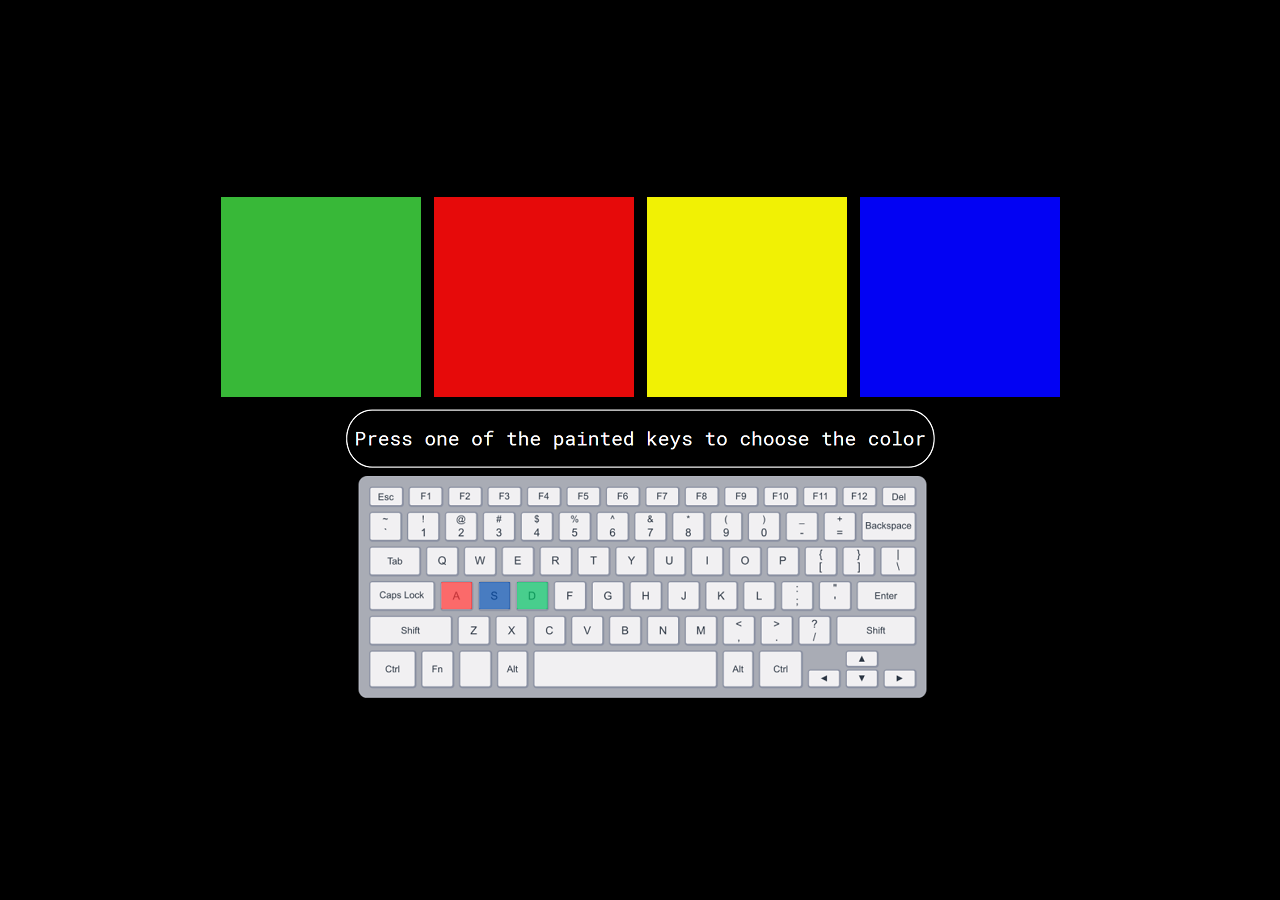
==== index.html @ 9ab32b89 "Subiendo Desafio 3" ====
<!DOCTYPE html>
<html lang="en">
<head>
    <link rel="stylesheet" href="./assets/css/style.css">
    <meta charset="UTF-8">
    <meta name="viewport" content="width=device-width, initial-scale=1.0">
    <title>Desafio 3 - Funciones</title>
</head>
<body>
    

    <div class="container">
    <div id="div1"></div>
    <div id="div2"></div>
    <div id="div3"></div>
    <div id="div4"></div>
    </div>
    <img src="./assets/img/keyboard.png" alt="">

<script src="./assets/js/4_colorbox.js" ></script>
</body>
</html>
---- assets/css/style.css ----
html, body {
    height: 100%;
    margin: 0;
    display: flex;
    justify-content: center;
    align-items: center;
    background-color: black;
    flex-direction: column;
  }


#div1, #div2, #div3, #div4{
    height: 200px;
    width: 200px;
    border: solid 2px black;
}

.container{
    display: flex;
    align-items: center;
    justify-content: center;
    gap: 9px;
}

#div1{
    background-color: rgb(56, 184, 56);
}

#div2{
    background-color: rgb(230, 10, 10);
}
#div3{    background-color: rgb(241, 241, 4);
}
#div4{
    background-color: rgb(2, 2, 243);
}
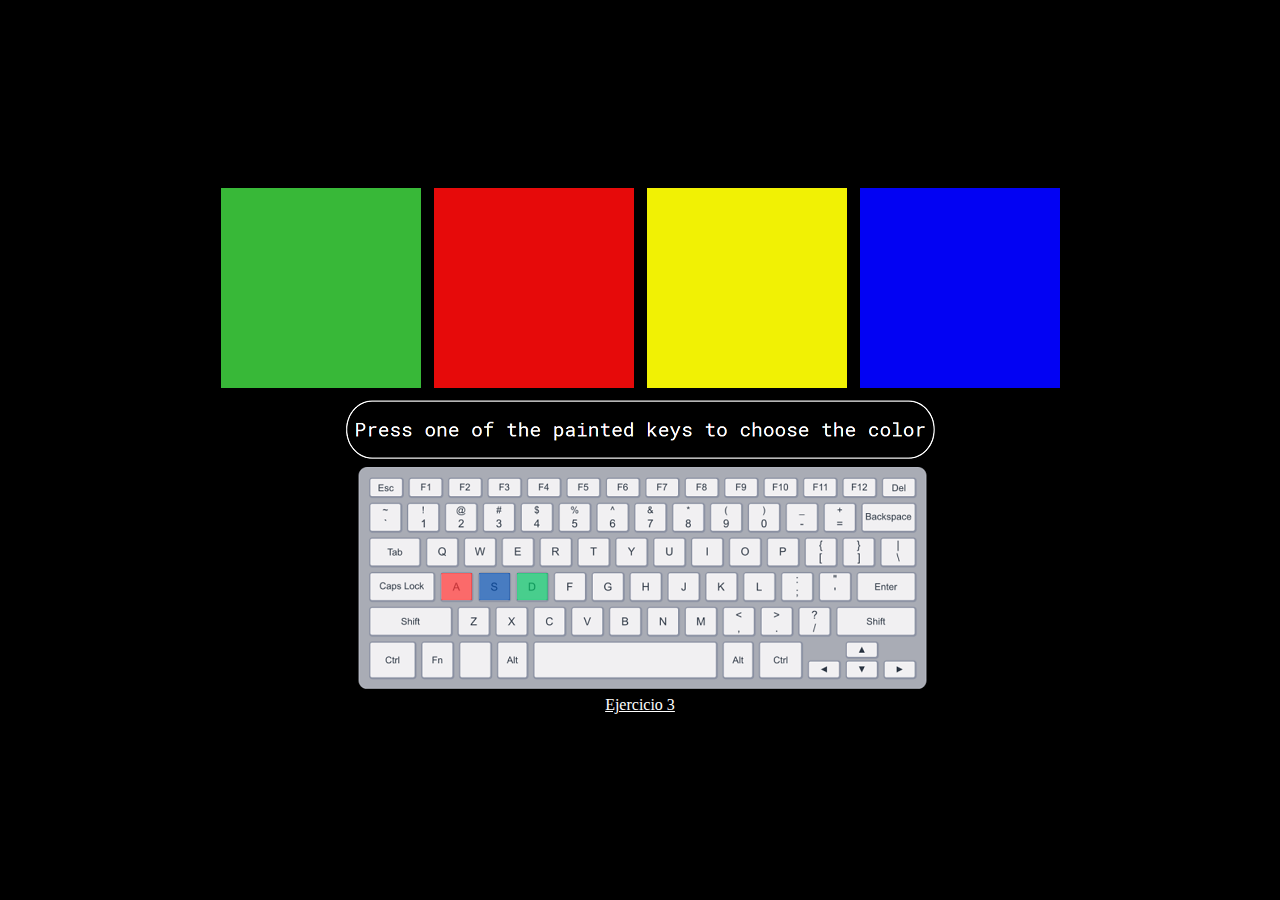
==== commit 30b2856b: "Agregando ejercicio 3 para visibilidad" ====
--- a/index.html
+++ b/index.html
@@ -16,6 +16,7 @@
     <div id="div4"></div>
     </div>
     <img src="./assets/img/keyboard.png" alt="">
+    <a href="./pintar.html">Ejercicio 3</a>
 
 <script src="./assets/js/4_colorbox.js" ></script>
 </body>
--- a/assets/css/style.css
+++ b/assets/css/style.css
@@ -34,3 +34,7 @@
 #div4{
     background-color: rgb(2, 2, 243);
 }
+
+a{
+    color: white;
+}